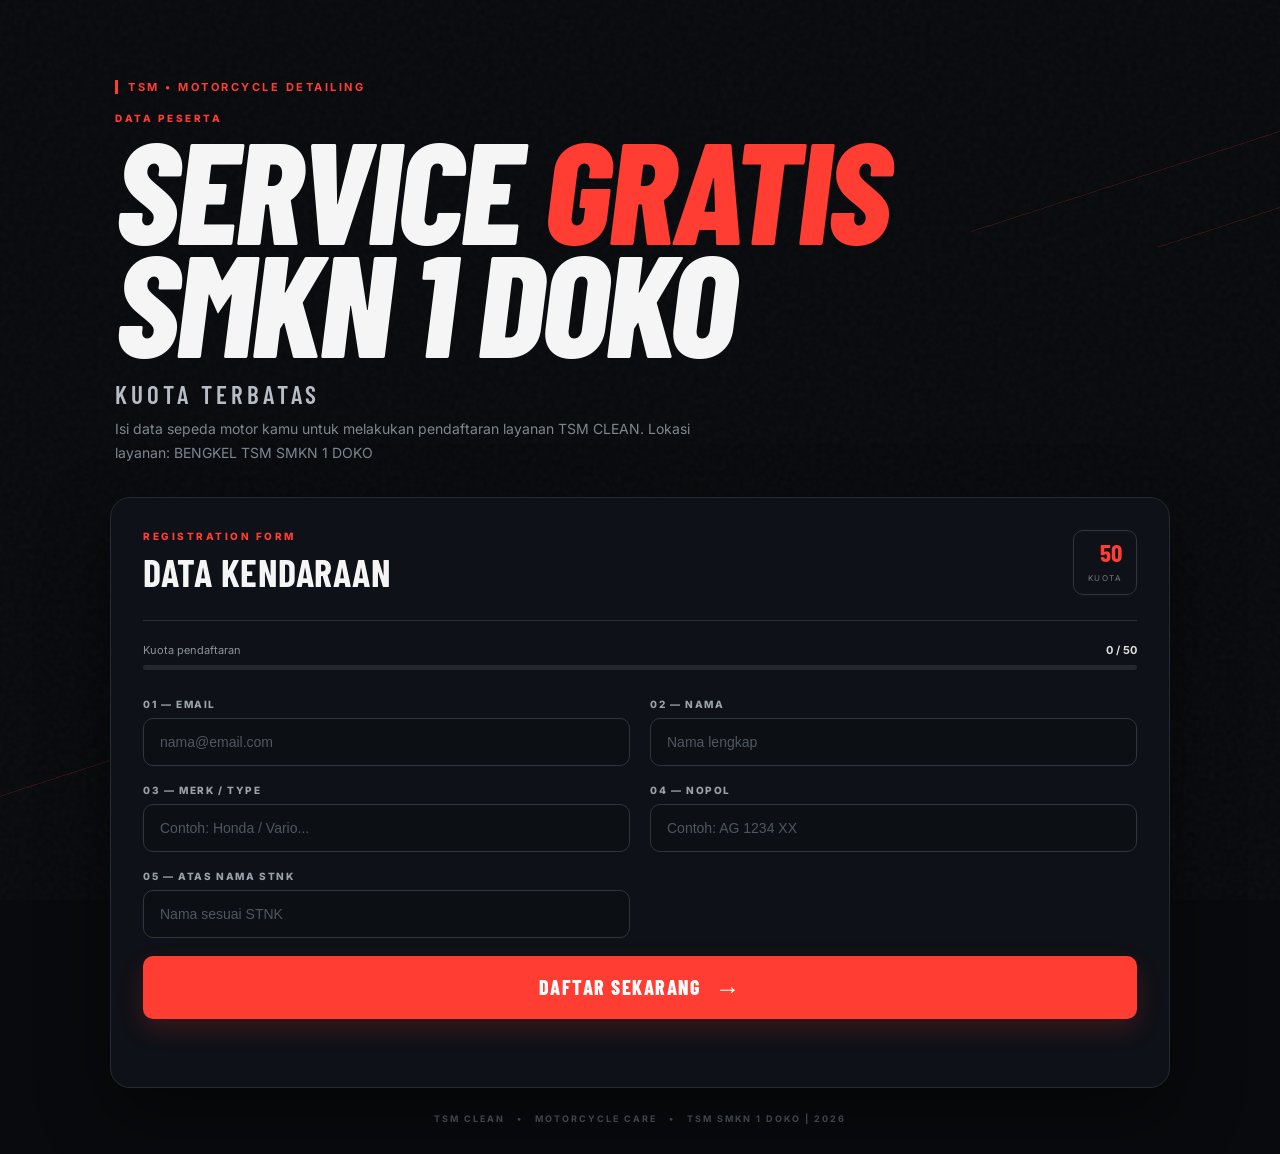
==== service-gratis-smkn1doko.html @ 626ee570 "Add files via upload" ====
<!DOCTYPE html>
<html lang="id">
<head>
  <meta charset="UTF-8">
  <meta name="viewport" content="width=device-width, initial-scale=1.0">
  <title>TSM CLEAN — Pendaftaran</title>
  <link rel="preconnect" href="https://fonts.googleapis.com">
  <link rel="preconnect" href="https://fonts.gstatic.com" crossorigin>
  <link href="https://fonts.googleapis.com/css2?family=Barlow+Condensed:wght@500;600;700;800&family=Inter:wght@400;500;600;700&display=swap" rel="stylesheet">
  <link rel="stylesheet" href="style.css">
</head>
<body>
  <div class="noise"></div>
  <div class="speed-line line-1"></div>
  <div class="speed-line line-2"></div>
  <div class="speed-line line-3"></div>

  <main class="page">
    <section class="hero">
      <div class="badge">TSM • MOTORCYCLE DETAILING</div>
      <p class="eyebrow">DATA PESERTA</p>
      <h1>SERVICE <span>GRATIS</span> SMKN 1 DOKO</h1>
      <p class="tagline">KUOTA TERBATAS</p>
      <p class="intro">Isi data sepeda motor kamu untuk melakukan pendaftaran layanan TSM CLEAN.
      Lokasi layanan: BENGKEL TSM SMKN 1 DOKO</p>
    </section>

    <section class="card">
      <div class="card-top">
        <div>
          <p class="eyebrow">REGISTRATION FORM</p>
          <h2>Data Kendaraan</h2>
        </div>
        <div class="quota">
          <strong id="quotaText">50</strong>
          <span>KUOTA</span>
        </div>
      </div>

      <div class="progress-wrap">
        <div class="progress-label">
          <span>Kuota pendaftaran</span>
          <strong id="progressText">0 / 50</strong>
        </div>
        <div class="progress"><div id="progressBar"></div></div>
      </div>

      <form id="registrationForm">
        <label>
          <span>01 — EMAIL</span>
          <input type="email" id="email" name="email" placeholder="nama@email.com" required>
        </label>

        <label>
          <span>02 — NAMA</span>
          <input type="text" id="nama" name="nama" placeholder="Nama lengkap" required>
        </label>

        <label>
          <span>03 — MERK / TYPE</span>
          <input type="text" id="merk" name="merk" placeholder="Contoh: Honda / Vario..." required>
        </label>

        <label>
          <span>04 — NOPOL</span>
          <input type="text" id="nopol" name="nopol" placeholder="Contoh: AG 1234 XX" required>
        </label>

        <label>
          <span>05 — ATAS NAMA STNK</span>
          <input type="text" id="atasNamaStnk" name="atasNamaStnk" placeholder="Nama sesuai STNK" required>
        </label>

        <button type="submit" id="submitBtn">
          <span id="btnText">DAFTAR SEKARANG</span>
          <span class="arrow">→</span>
        </button>

        <p class="status" id="status"></p>
      </form>

      <div class="success" id="successBox">
        <div class="check">✓</div>
        <p class="eyebrow">REGISTRATION SUCCESS</p>
        <h2>Pendaftaran Berhasil!</h2>
        <p id="successMessage">Data kamu sudah tercatat.</p>
      </div>

      <div class="closed" id="closedBox">
        <div class="closed-icon">×</div>
        <p class="eyebrow">REGISTRATION CLOSED</p>
        <h2>Kuota Penuh</h2>
        <p>Maaf, kuota layanan sebanyak 50 pendaftar telah terpenuhi.</p>
      </div>
    </section>

    <footer>
      <span>TSM CLEAN</span>
      <span>•</span>
      <span>MOTORCYCLE CARE</span>
      <span>•</span>
      <span>TSM SMKN 1 DOKO | 2026</span>
    </footer>
  </main>

  <script src="script.js"></script>
</body>
</html>
---- style.css ----
*{box-sizing:border-box}html{scroll-behavior:smooth}body{margin:0;min-height:100vh;background:#080a0d;color:#f5f5f5;font-family:Inter,Arial,sans-serif;overflow-x:hidden}.noise{position:fixed;inset:0;opacity:.035;pointer-events:none;background-image:url("data:image/svg+xml,%3Csvg viewBox='0 0 180 180' xmlns='http://www.w3.org/2000/svg'%3E%3Cfilter id='n'%3E%3CfeTurbulence type='fractalNoise' baseFrequency='.9' numOctaves='3' stitchTiles='stitch'/%3E%3C/filter%3E%3Crect width='100%25' height='100%25' filter='url(%23n)'/%3E%3C/svg%3E")}.page{width:min(1060px,92%);margin:auto;padding:65px 0 30px;position:relative}.hero{padding:10px 5px 32px;animation:rise .8s ease both}.badge{display:inline-block;font-size:11px;letter-spacing:2.5px;font-weight:700;color:#ff3d32;border-left:3px solid #ff3d32;padding-left:10px;margin-bottom:18px}.hero h1{font-family:"Barlow Condensed",sans-serif;font-size:clamp(68px,12vw,145px);line-height:.78;margin:0;font-weight:800;letter-spacing:-3px;font-style:italic}.hero h1 span{color:#ff3d32}.tagline{font-family:"Barlow Condensed";font-size:25px;text-transform:uppercase;letter-spacing:4px;color:#b8bdc5;margin:22px 0 8px;font-weight:600}.intro{max-width:590px;color:#7f8791;line-height:1.7;margin:0;font-size:14px}.card{background:rgba(16,19,24,.92);border:1px solid #262b32;border-radius:20px;padding:32px;box-shadow:0 25px 70px rgba(0,0,0,.45);backdrop-filter:blur(12px);animation:rise .9s .1s ease both}.card-top{display:flex;justify-content:space-between;align-items:flex-start;border-bottom:1px solid #292e35;padding-bottom:25px}.eyebrow{font-size:10px;letter-spacing:2.5px;color:#ff3d32;font-weight:800;margin:0 0 7px}.card h2{font-family:"Barlow Condensed";font-size:38px;text-transform:uppercase;margin:0;letter-spacing:.5px}.quota{text-align:right;border:1px solid #30363e;padding:9px 14px;border-radius:10px}.quota strong{display:block;font-family:"Barlow Condensed";font-size:25px;color:#ff3d32;line-height:1}.quota span{font-size:8px;letter-spacing:1.5px;color:#737b85}.progress-wrap{padding:22px 0 8px}.progress-label{display:flex;justify-content:space-between;font-size:11px;color:#8c949e;margin-bottom:8px}.progress-label strong{color:#ddd}.progress{height:5px;background:#242930;border-radius:99px;overflow:hidden}.progress div{height:100%;width:0;background:#ff3d32;border-radius:99px;transition:width .5s ease}form{display:grid;grid-template-columns:1fr 1fr;gap:18px 20px;margin-top:20px}label{display:block}label span{display:block;font-size:10px;letter-spacing:1.6px;font-weight:800;color:#9ba2ab;margin:0 0 8px}input{width:100%;border:1px solid #30363e;background:#0c0f13;color:#fff;border-radius:10px;padding:15px 16px;outline:none;font-size:14px;transition:.25s}input::placeholder{color:#4f5761}input:focus{border-color:#ff3d32;box-shadow:0 0 0 3px rgba(255,61,50,.1)}button{grid-column:1/-1;border:0;border-radius:10px;background:#ff3d32;color:#fff;padding:16px 20px;font-family:"Barlow Condensed";font-size:20px;font-weight:800;letter-spacing:1.5px;cursor:pointer;display:flex;justify-content:center;align-items:center;gap:15px;transition:.25s;box-shadow:0 10px 25px rgba(255,61,50,.18)}button:hover{transform:translateY(-2px);background:#ff5047}button:disabled{opacity:.55;cursor:not-allowed;transform:none}.arrow{font-size:25px}.status{grid-column:1/-1;text-align:center;min-height:18px;color:#ff8178;font-size:12px;margin:0}.success,.closed{display:none;text-align:center;padding:45px 15px 25px}.check,.closed-icon{width:62px;height:62px;border-radius:50%;display:grid;place-items:center;margin:0 auto 18px;background:#ff3d32;font-size:31px;font-weight:800}.closed-icon{font-size:38px;background:#2b3037;color:#ff3d32}.success h2,.closed h2{font-size:42px}.success p:last-child,.closed p:last-child{color:#8c949e;line-height:1.7;font-size:13px;max-width:450px;margin:auto}footer{display:flex;gap:12px;justify-content:center;color:#505760;font-size:9px;letter-spacing:2px;font-weight:700;padding-top:25px}.speed-line{position:fixed;height:1px;background:#ff3d32;opacity:.15;transform:rotate(-18deg);right:-10%;width:35%;pointer-events:none}.line-1{top:18%}.line-2{top:23%;width:20%}.line-3{bottom:14%;left:-12%}.closed-state form{display:none}.closed-state .closed{display:block}@keyframes rise{from{opacity:0;transform:translateY(20px)}to{opacity:1;transform:none}}@media(max-width:650px){.page{padding-top:38px}.card{padding:22px;border-radius:15px}form{grid-template-columns:1fr}.card-top{align-items:center}.hero h1{letter-spacing:-1px}.hero{padding-bottom:25px}.card h2{font-size:31px}button{grid-column:auto}.status{grid-column:auto}.quota{padding:8px 10px}.intro{font-size:13px}}
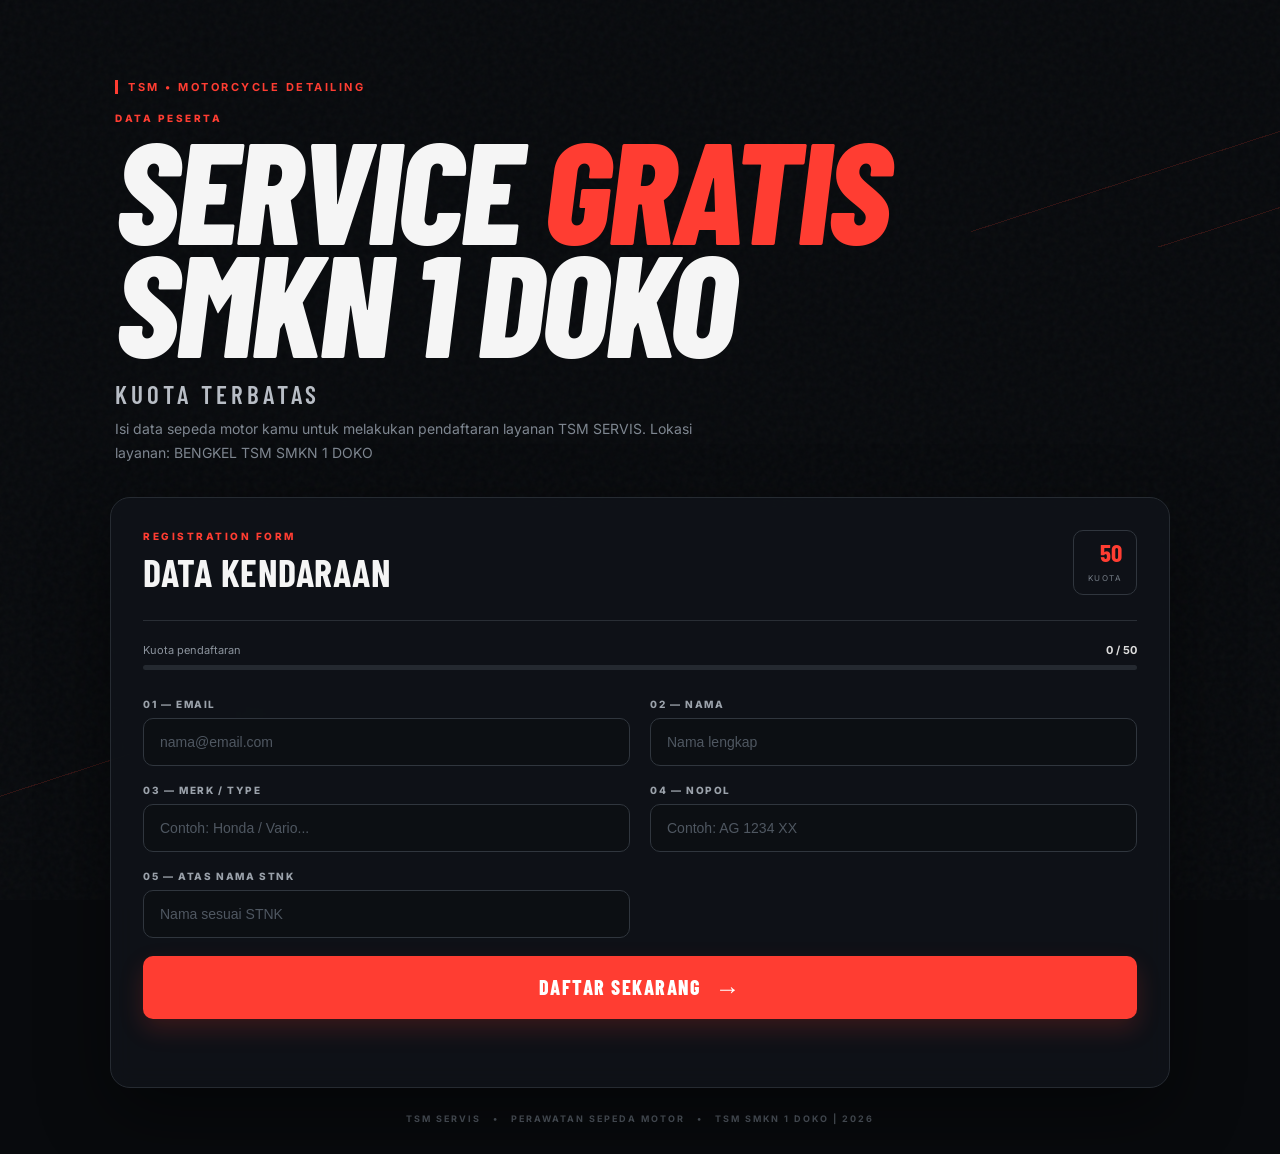
==== commit 24d50fdd: "Update title and content for TSM SERVIS" ====
--- a/service-gratis-smkn1doko.html
+++ b/service-gratis-smkn1doko.html
@@ -3,7 +3,7 @@
 <head>
   <meta charset="UTF-8">
   <meta name="viewport" content="width=device-width, initial-scale=1.0">
-  <title>TSM CLEAN — Pendaftaran</title>
+  <title>TSM SERVIS — Pendaftaran</title>
   <link rel="preconnect" href="https://fonts.googleapis.com">
   <link rel="preconnect" href="https://fonts.gstatic.com" crossorigin>
   <link href="https://fonts.googleapis.com/css2?family=Barlow+Condensed:wght@500;600;700;800&family=Inter:wght@400;500;600;700&display=swap" rel="stylesheet">
@@ -21,7 +21,7 @@
       <p class="eyebrow">DATA PESERTA</p>
       <h1>SERVICE <span>GRATIS</span> SMKN 1 DOKO</h1>
       <p class="tagline">KUOTA TERBATAS</p>
-      <p class="intro">Isi data sepeda motor kamu untuk melakukan pendaftaran layanan TSM CLEAN.
+      <p class="intro">Isi data sepeda motor kamu untuk melakukan pendaftaran layanan TSM SERVIS.
       Lokasi layanan: BENGKEL TSM SMKN 1 DOKO</p>
     </section>
 
@@ -95,9 +95,9 @@
     </section>
 
     <footer>
-      <span>TSM CLEAN</span>
+      <span>TSM SERVIS</span>
       <span>•</span>
-      <span>MOTORCYCLE CARE</span>
+      <span>PERAWATAN SEPEDA MOTOR</span>
       <span>•</span>
       <span>TSM SMKN 1 DOKO | 2026</span>
     </footer>
